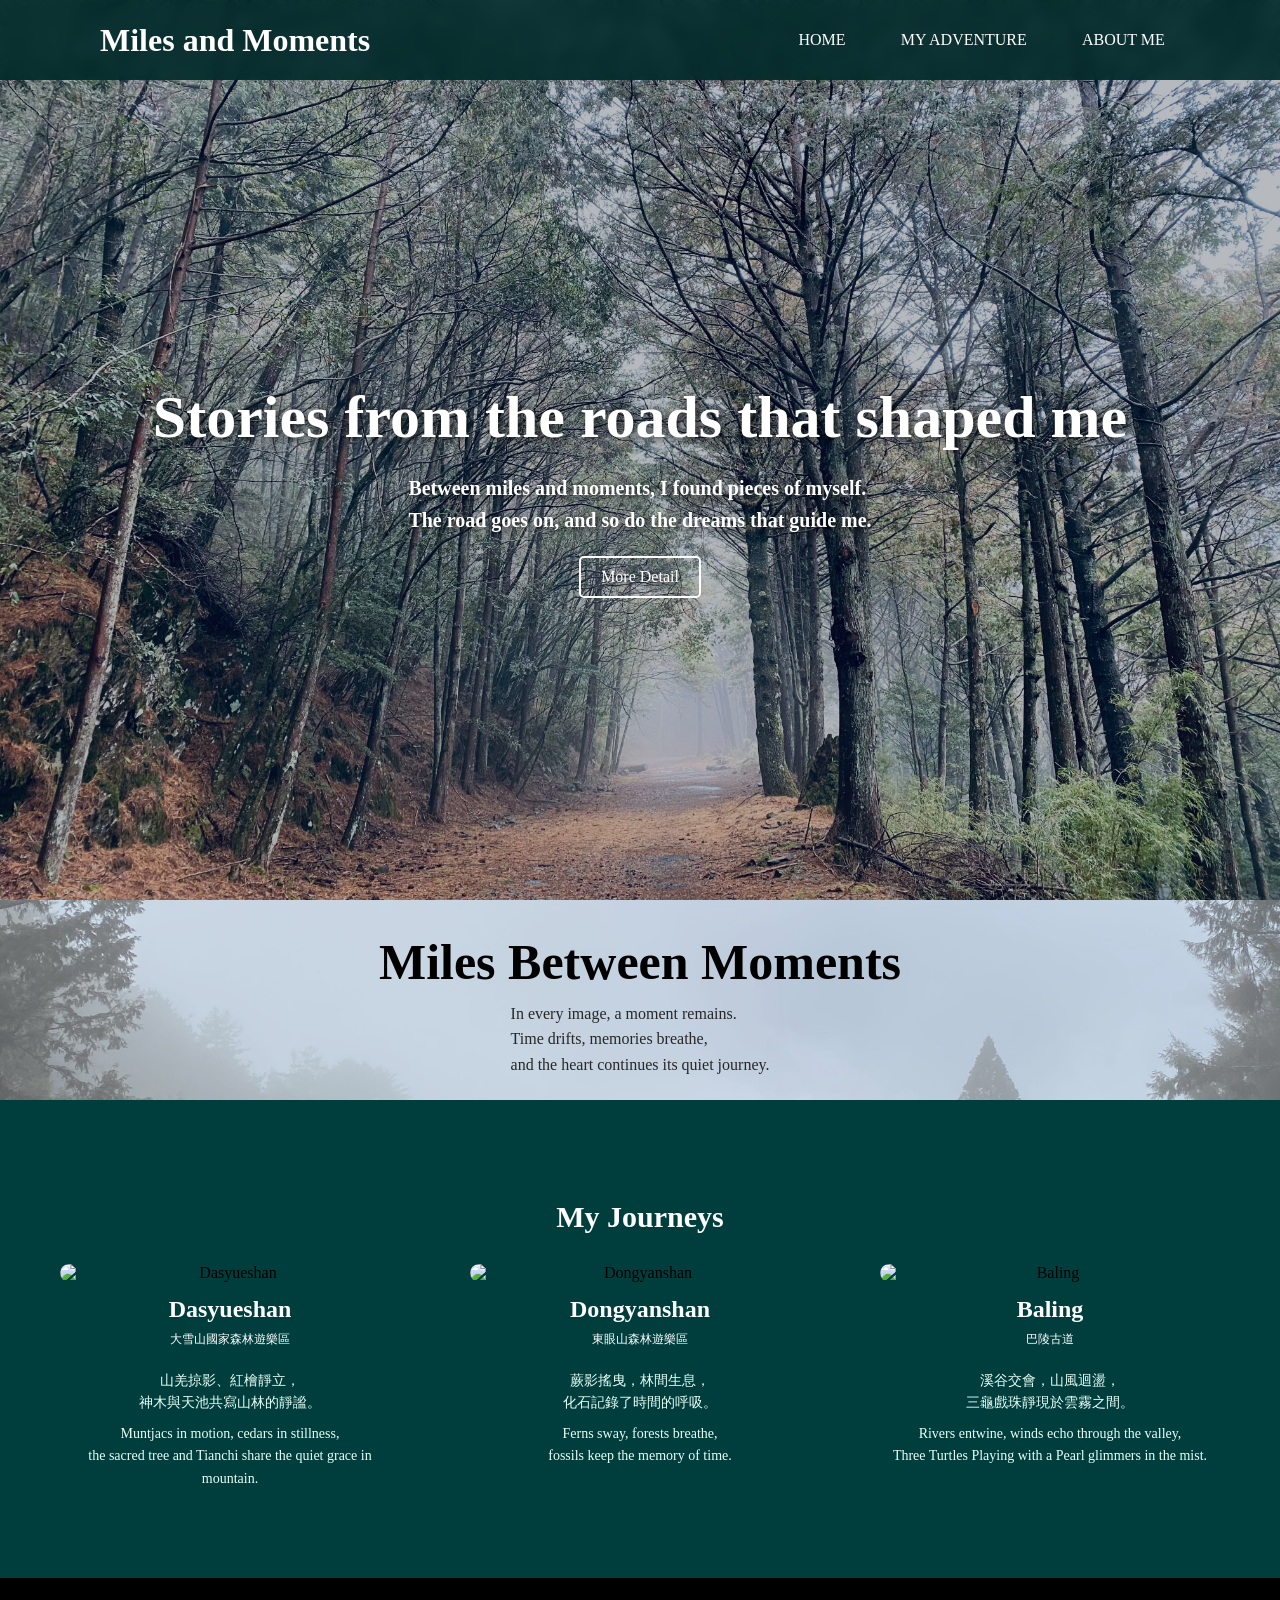
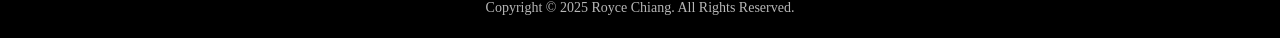
==== index.html @ c8caebe2 "initial commit" ====
<!DOCTYPE html>
<html lang="en">
<head>
    <meta charset="UTF-8">
    <meta name="viewport" content="width=device-width, initial-scale=1.0">
    <title>Miles and Moments</title>
    <link rel="stylesheet" href="style.css">
</head>
<body>
    <header>
    <h1>Miles and Moments</h1>
    <nav>
    <ul>
        <li><a href=index.html>HOME</a></li>
        <li><a href=adventure.html>MY ADVENTURE</a></li>
        <li><a href=about_me.html>ABOUT ME</a></li>
    </ul>
    </nav>
    </header>
    <main>
        <section id="home" class="hero">
        <h2><strong>Stories from the roads that shaped me</strong></h2>
        <p><strong>
            Between miles and moments, I found pieces of myself.<br>
            The road goes on, and so do the dreams that guide me.
        </strong></p>
        <a href="#gallery" class="more-detail">More Detail</a>
        </section>

        <section class="intro">
            <h2><strong>Miles Between Moments</strong></h2>
            <p>In every image, a moment remains.<br>
            Time drifts, memories breathe,<br>
            and the heart continues its quiet journey.</p>
        </section>

        <section id="gallery" class="gallery">
        <h2>My Journeys</h2>
        <div class="gallery-container">
            <div>
                <img src="image\2025-01-Dasyueshan\IMG_0025.JPG" alt="Dasyueshan">
                <h3><strong>Dasyueshan <span class="gallery-subtitle">大雪山國家森林遊樂區</span></strong></h3>
                <p>山羌掠影、紅檜靜立，<br>神木與天池共寫山林的靜謐。</p>
                <p>Muntjacs in motion, cedars in stillness, <br>
                the sacred tree and Tianchi share the quiet grace in mountain.</p>
            </div>

            <div>
                <img src="image\2025-04-Dongyanshan\IMG_0519.JPG" alt="Dongyanshan">
                <h3><strong>Dongyanshan <span class="gallery-subtitle">東眼山森林遊樂區</span></strong></h3>
                <p>蕨影搖曳，林間生息，<br>化石記錄了時間的呼吸。</p>
                <p>Ferns sway, forests breathe,<br>
                fossils keep the memory of time.</p>
            </div>

            <div>
                <img src="image\2025-05-Baling\IMG_0766.JPG" alt="Baling">
                <h3><strong>Baling <span class="gallery-subtitle">巴陵古道</span></strong></h3>
                <p>溪谷交會，山風迴盪，<br>三龜戲珠靜現於雲霧之間。</p>
                <p>Rivers entwine, winds echo through the valley,<br>
                Three Turtles Playing with a Pearl glimmers in the mist.</p>
            </div>
        </div>
        </section>
    </main>
    <footer>
        <p>Copyright © 2025 Royce Chiang. All Rights Reserved.</p>
    </footer>
</body>
</html>
---- style.css ----
*{
    font-family: "Playfair Display", "Noto Serif TC", serif;
    padding: 0;
    margin: 0;
}
header{
    background-color: rgba(0, 40, 40, 0.9);
    height: 80px;
    width: 100%;
    position: fixed;
    top: 0;
    z-index: 1000;
    backdrop-filter: blur(6px);
}
header a{
    color: white;
    text-decoration: none;
}
header a:hover{
    text-decoration: underline;
}
header li{
    display: inline;
    margin-right: 4vw;
}
header ul{
    position: absolute;
    right: 5vw;
    top: 0;
    line-height: 80px;
}
h1{
    color: white;
    position: absolute;
    left: 100px;
    top: 0;
    line-height: 80px;
}
.hero{
    position: relative;
    color: white;
    height: 100vh;
    background-image: url("image/2025-01-Dasyueshan/IMG_9913.jpg");
    background-repeat: no-repeat;
    background-size: cover;
    background-position: center;
    display: flex;
    flex-direction: column;
    align-items: center;
    justify-content: center;
    margin-top: 0;
    animation: zoomHero 10s ease-in-out infinite alternate;
}


.hero::before {
    content: "";
    position: absolute;
    top: 0;
    left: 0;
    width: 100%;
    height: 100%;
    background: rgba(0, 0, 0, 0.25);
    animation: lightPulse 4s ease-in-out infinite alternate;
    z-index: 1;
}

.hero h2, .hero p, .hero a {
    opacity: 0;
    transform: translateY(30px);
    animation: fadeInUp 1.2s ease-out forwards;
    z-index: 2;
    text-shadow: 2px 2px 8px rgba(0,0,0,0.7);
}

.hero h2{
    font-size: 60px;
    margin-top: 80px;
    position: relative;
    animation-delay: 0.2s;
}

.hero p{
    font-size: 20px;
    margin: 20px 0;
    line-height: 1.6em;
    position: relative;
    animation-delay: 0.7s;
}
.hero a{
    color: white;
    text-decoration: none;
    border: 2px solid;
    padding: 10px 20px;
    border-radius: 5px;
    position: relative;
    animation-delay: 1.1s;
}

.intro{
    position: relative;
    background-image: url("image/2025-01-Dasyueshan/IMG_9911.jpg");
    background-repeat: no-repeat;
    background-size: cover;
    background-position: center;

    height: 200px;
    display: flex;
    flex-direction: column;
    align-items: center;
    justify-content: center;
}
.intro::before {
    content: "";
    position: absolute;
    top: 0;
    left: 0;
    width: 100%;
    height: 100%;
    background: rgba(255, 255, 255, 0.25);
    z-index: 1;
}
.intro h2{
    color: black;
    font-size: 50px;
    margin-top: 20px;
    position: relative;
    z-index: 2;
}
.intro p{
    color: #272727;
    font-size: 16px;
    margin: 10px 0;
    line-height: 1.6em;
    position: relative;
    z-index: 2;
}


.gallery{
    background-color: #003E3E;
    padding: 100px 60px 80px 60px;
    text-align: center;
}
.gallery h2{
    color: white;
    font-size: 30px;
    margin-bottom: 30px;
}
.gallery-container {
    display: flex;
    justify-content: space-between;
    flex-wrap: wrap;
    align-items: flex-start;
}
.gallery-container div{
    display: flex;
    flex-direction: column;
    align-items: center;
    justify-content: center;
    width: 340px;
}
.gallery-container img{
    width: 100%;
    border-radius: 10px;
    transition: transform 0.4s ease, box-shadow 0.3s;
}

.gallery-container img:hover {
    transform: scale(1.05);
    box-shadow: 0 8px 16px rgba(0,0,0,0.3);
}
.gallery-container h3{
    color: white;
    font-size: 24px;
    margin: 14px;
}
.gallery-subtitle {
    display: block;
    font-size: 12px;
    margin: 8px;
    font-weight: normal;
}
.gallery-container p{
    color: #E8FFF5;
    font-size: 14px;
    line-height: 1.6em;
    margin-bottom: 8px;
}

footer{
    background-color: black;
    font-size: 14px;
    color: #b7b7b7;
    height: 60px;
    display: flex;
    align-items: center;
    justify-content: center;
}
/* adventure-hero */
.adventure-hero{
    position: relative;
    background-image: url("image/2025-07-Jiufen-Wulai/IMG_1276.jpg");
    background-repeat: no-repeat;
    background-size: cover;
    background-position: center;
    height: 60vh;
    display: flex;
    flex-direction: column;
    align-items: center;
    justify-content: center;
    text-shadow: 2px 2px 8px rgba(0,0,0,0.7);
}

.adventure-hero::before {
    content: "";
    position: absolute;
    top: 0;
    left: 0;
    width: 100%;
    height: 100%;
    background: rgba(0, 0, 0, 0.4);
    z-index: 1;
}
.adventure-hero h2, .adventure-hero p {
    position: relative;
    z-index: 3;
    color: white;
    text-align: center;
    margin: 10px;
}
.adventure-hero h2{
    color: white;
    font-size: 50px;
    margin-top: 20px;
    position: relative;
    z-index: 2;
    text-shadow:
    0 0 8px rgba(0, 0, 0, 0.7),
    0 0 15px rgba(255, 255, 255, 0.3);
}
.adventure-hero p{
    color: white;
    font-size: 16px;
    margin: 10px 0;
    line-height: 1.6em;
    position: relative;
    text-align: center;
    z-index: 2;
    text-shadow:
    0 0 6px rgba(0, 0, 0, 0.7),
    0 0 12px rgba(210, 233, 255, 0.3);
}


.bg-layer {
    position: absolute;
    top: 0;
    left: 0;
    width: 100%;
    height: 100%;
    background-size: cover;
    background-position: center;
    transition: opacity 1.5s ease-in-out;
}
/* original state */
#bg1 { opacity: 1; } 
#bg2 { opacity: 0; }
/* adventure-gallery */
.adventure-gallery {
    padding: 60px 10%;
    background-color: #f8f8f8;
    text-align: center;
    }

.adventure-gallery h2 {
    font-size: 2rem;
    margin-bottom: 30px;
}

.trip-grid {
    display: grid;
    grid-template-columns: repeat(3, 1fr);
    gap: 40px;
    justify-items: center;
}

.trip-card {
    position: relative;
    display: block;
    overflow: hidden;
    border-radius: 10px;
    text-decoration: none;
    color: inherit;
    transition: transform 0.3s ease;
}

.trip-card img {
    width: 100%;
    height: 220px;
    object-fit: cover;
    transition: transform 0.5s ease;
}

.trip-card:hover {
    transform: scale(1.05);
}

.trip-info {
    background: white;
    padding: 20px;
    text-align: center;
    height: 160px;
}

.trip-info h3 {
    margin: 0 0 10px;
    font-size: 24px;
}

.trip-info p {
    margin: 0;
    font-size: 14px;
    color: #555;
}

.read-more{
    display: inline-block;
    color: #003060;
    position: relative;
    font-size: 12px;
    margin: 10px;
    text-decoration: none;
}
.read-more::after {
    content: " →";
    position: absolute;
    opacity: 0;
    transform: translateX(-10px);
    transition: all 0.3s ease;
}
.read-more:hover::after {
    opacity: 1;
    transform: translateX(3px);

}

/* trip-info */
.trip-intro{
    display: flex;
    flex-direction: column;
    justify-content: center;
    align-items: center;
}
.trip-intro h2{
    font-size: 60px;
    margin-top: 40px;
    position: relative;
    text-align: center;
}
.subtitle {
    display: block;
    font-size: 30px;
    text-align: center;
    font-weight: normal;
}
.trip-date {
    display: block;
    font-size: 12px;
    color: #2e2e2e;
    text-align: center;
}

.trip-intro p{
    font-size: 20px;
    margin: 20px 0;
    line-height: 1.6em;
    position: relative;
    text-align: center;
}
.official-site{
    display: inline-block;
    color: #003060;
    position: relative;
    font-size: 16px;
    margin: 10px;
    text-decoration: none;
}
.official-site::after {
    content: " →";
    position: absolute;
    opacity: 0;
    transform: translateX(-10px);
    transition: all 0.3s ease;
}
.official-site:hover::after {
    opacity: 1;
    transform: translateX(3px);

}
/* photo-gallery */
.photo-gallery{
    display: grid;
    grid-template-columns: repeat(auto-fit, minmax(320px, 1fr));
    gap: 30px;
    padding: 60px 80px;
    background-color: #FDFFFF;
}
.photo-card{
    position: relative;
    display: block;
    overflow: hidden;
    border-radius: 5px;
}
.photo-card img {
    display: block;
    width: 100%;
    height: 220px;
    object-fit: cover;
    transition: transform 0.5s ease, filter 0.5s ease;
    transform-origin: center center;
    will-change: transform;
}
.photo-card:hover img {
    transform-origin: center center;
    transform: scale(1.08);
    filter: brightness(60%);
}
.photo-overlay {
    position: absolute;
    inset: 0;
    width: 100%;
    height: 100%;
    display: flex;
    flex-direction: column;
    justify-content: center;
    align-items: center;
    text-align: center;
    color: white;
    opacity: 0;
    transition: opacity 0.5s ease;
    background: rgba(0, 0, 0, 0.3);
    z-index: 2;
}

.photo-card:hover .photo-overlay {
    opacity: 1;
}

.trip-video {
    display: flex;
    justify-content: center;
    align-items: center;
    margin: 60px 100px;
    background-color: white;
}

.video-container {
    position: relative;
    width: 100%;
    max-width: 800px;
    aspect-ratio: 16 / 9;
    background-color: white;
    border-radius: 12px;
    overflow: hidden;
    box-shadow: 0 4px 20px rgba(0, 0, 0, 0.1);
}

.video-container iframe {
    position: absolute;
    top: 0;
    left: 0;
    width: 100%;
    height: 100%;
    border: none;
}

.about-me-intro{
    position: relative;
    display: flex;
    flex-direction: column;
    align-items: center;
    justify-content: center;
    margin: 40px 80px;
}
.about-me-intro h3{
    margin: 20px 10px 0px 0px;
    font-size: 24px;
}

.about-me-intro p{
    color: #272727;
    margin: 10px;
    font-size: 16px;
    text-align: center;
    line-height: 1.6em;
}

.github-link {
    margin-top: 12px;
    color: #ddd;
    font-size: 14px;
}
.github-link a {
    color: #003060;
    text-decoration: none;
    font-weight: bold;
}
.github-link a:hover {
    text-decoration: underline;
}

@media (max-width: 900px) {
    .grid {
        grid-template-columns: repeat(2, 1fr);
    }
}

@media (max-width: 600px) {
    .grid {
        grid-template-columns: 1fr;
    }
}
@keyframes zoomHero {
    from { background-size: 100%; }
    to { background-size: 105%; }
}
@keyframes lightPulse {
    0%   { background: rgba(0, 0, 0, 0.15); }
    50%  { background: rgba(0, 0, 0, 0.3); }
    100% { background: rgba(0, 0, 0, 0.15); }
}
@keyframes fadeInUp {
    from { opacity: 0; transform: translateY(30px); }
    to { opacity: 1; transform: translateY(0); }
}
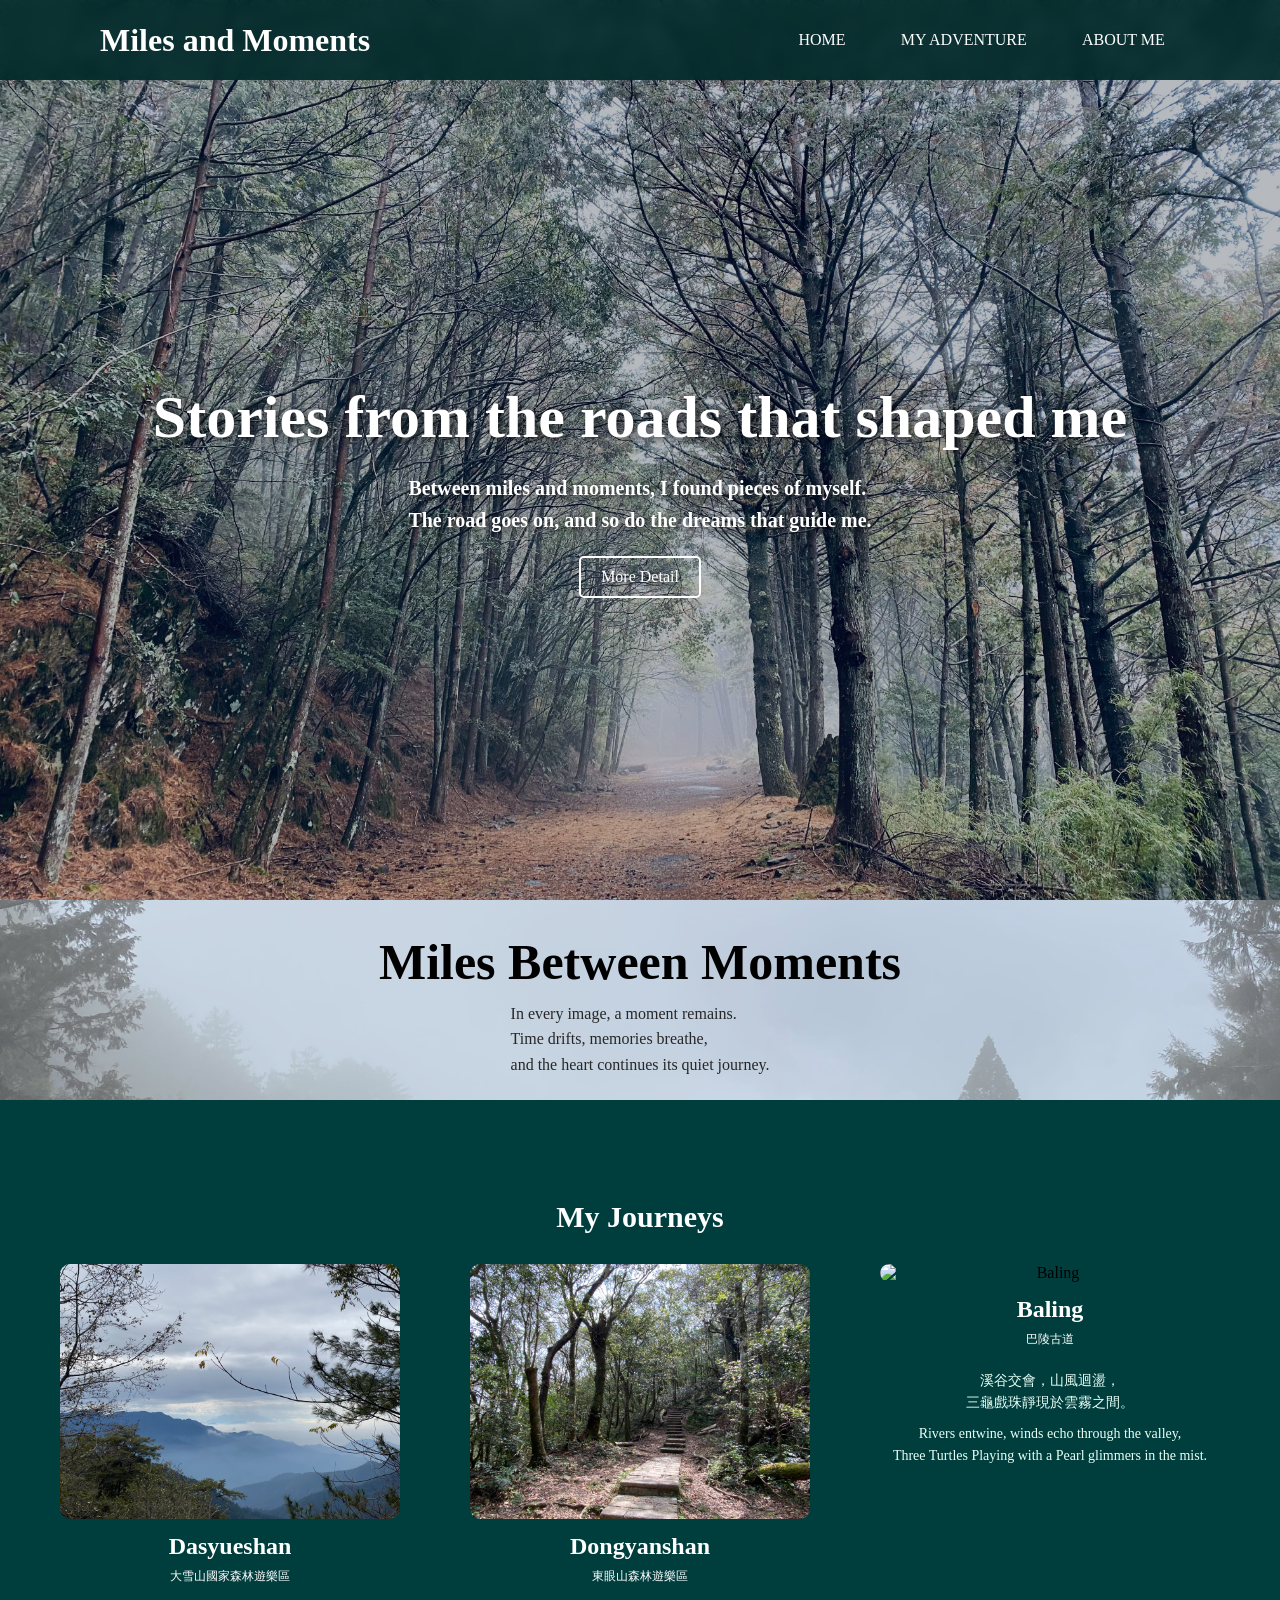
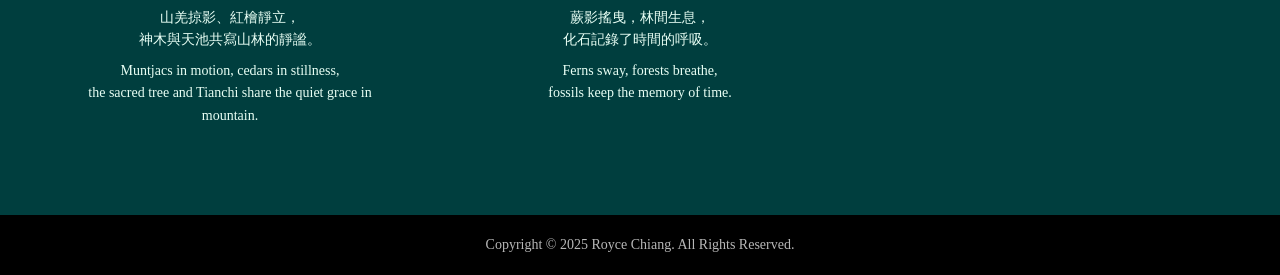
==== commit 505ecad7: "fix filename" ====
--- a/index.html
+++ b/index.html
@@ -38,7 +38,7 @@
         <h2>My Journeys</h2>
         <div class="gallery-container">
             <div>
-                <img src="image\2025-01-Dasyueshan\IMG_0025.JPG" alt="Dasyueshan">
+                <img src="image\2025-01-Dasyueshan\IMG_0025.jpg" alt="Dasyueshan">
                 <h3><strong>Dasyueshan <span class="gallery-subtitle">大雪山國家森林遊樂區</span></strong></h3>
                 <p>山羌掠影、紅檜靜立，<br>神木與天池共寫山林的靜謐。</p>
                 <p>Muntjacs in motion, cedars in stillness, <br>
@@ -46,7 +46,7 @@
             </div>
 
             <div>
-                <img src="image\2025-04-Dongyanshan\IMG_0519.JPG" alt="Dongyanshan">
+                <img src="image\2025-04-Dongyanshan\IMG_0519.jpg" alt="Dongyanshan">
                 <h3><strong>Dongyanshan <span class="gallery-subtitle">東眼山森林遊樂區</span></strong></h3>
                 <p>蕨影搖曳，林間生息，<br>化石記錄了時間的呼吸。</p>
                 <p>Ferns sway, forests breathe,<br>
@@ -54,7 +54,7 @@
             </div>
 
             <div>
-                <img src="image\2025-05-Baling\IMG_0766.JPG" alt="Baling">
+                <img src="image\2025-05-Baling\IMG_0766.jpg" alt="Baling">
                 <h3><strong>Baling <span class="gallery-subtitle">巴陵古道</span></strong></h3>
                 <p>溪谷交會，山風迴盪，<br>三龜戲珠靜現於雲霧之間。</p>
                 <p>Rivers entwine, winds echo through the valley,<br>
